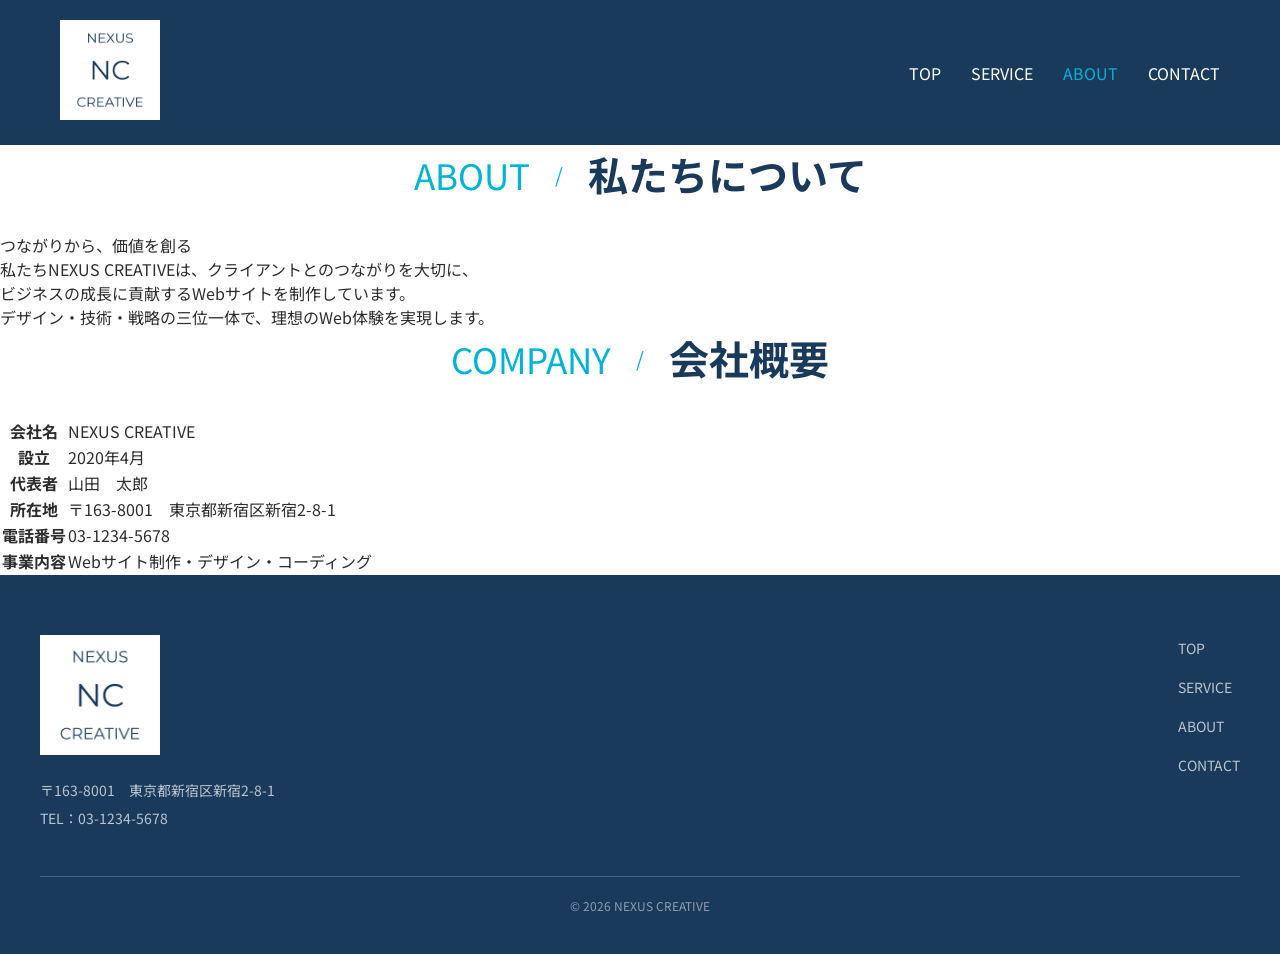
==== about.html @ 9934687d "aboutページの私たちについて・会社概要HTML追加" ====
<!DOCTYPE html>
<html lang="ja">
  <head>
    <meta charset="utf-8" />
    <meta name="viewport" content="width=device-width, initial-scale=1.0" />
    <title>ABOUT | NEXUS CREATIVE</title>
    <link rel="preconnect" href="https://fonts.googleapis.com" />
    <link rel="preconnect" href="https://fonts.gstatic.com" crossorigin />
    <link
      href="https://fonts.googleapis.com/css2?family=Noto+Sans+JP:wght@100..900&family=Noto+Serif+JP:wght@200..900&display=swap"
      rel="stylesheet"
    />
    <link rel="stylesheet" href="css/style.css" />
    <link rel="stylesheet" href="css/about.css" />
  </head>

  <body>
    <header>
      <div class="header__logo">
        <a href="#"><img src="images/logo.png" alt="ロゴ画像" /></a>
      </div>
      <div class="header__nav">
        <ul class="nav__links">
          <li><a href="index.html">TOP</a></li>
          <li><a href="service.html">SERVICE</a></li>
          <li><a href="about.html" class="nav__active">ABOUT</a></li>
          <li><a href="contact.html">CONTACT</a></li>
        </ul>
      </div>
      <button class="hamburger">
        <span></span>
        <span></span>
        <span></span>
      </button>
    </header>
    <main>
      <section class="about__hero">
        <div class="section__header animate">
          <p class="section__en">ABOUT</p>
          <p class="section__slash">/</p>
          <h1 class="section__ja">私たちについて</h1>
        </div>
        <p class="about__hero-lead animate">つながりから、価値を創る</p>
        <p class="about__hero-text animate">
          私たちNEXUS CREATIVEは、クライアントとのつながりを大切に、<br />
          ビジネスの成長に貢献するWebサイトを制作しています。<br />
          デザイン・技術・戦略の三位一体で、理想のWeb体験を実現します。
        </p>
      </section>
      <section class="company">
        <div class="section__header animate">
          <p class="section__en">COMPANY</p>
          <p class="section__slash">/</p>
          <h2 class="section__ja">会社概要</h2>
        </div>
        <table class="company__table animate">
          <tr>
            <th>会社名</th>
            <td>NEXUS CREATIVE</td>
          </tr>
          <tr>
            <th>設立</th>
            <td>2020年4月</td>
          </tr>
          <tr>
            <th>代表者</th>
            <td>山田　太郎</td>
          </tr>
          <tr>
            <th>所在地</th>
            <td>〒163-8001　東京都新宿区新宿2-8-1</td>
          </tr>
          <tr>
            <th>電話番号</th>
            <td>03-1234-5678</td>
          </tr>
          <tr>
            <th>事業内容</th>
            <td>Webサイト制作・デザイン・コーディング</td>
          </tr>
        </table>
      </section>
    </main>
    <footer>
      <div class="footer__content">
        <div class="footer__info">
          <div class="footer__logo">
            <a href="#"><img src="images/logo.png" alt="ロゴ画像" /></a>
          </div>
          <p class="footer__address">〒163-8001　東京都新宿区新宿2-8-1</p>
          <p class="footer__tel">TEL：03-1234-5678</p>
        </div>
        <div class="footer__nav">
          <ul class="nav__links">
            <li><a href="index.html">TOP</a></li>
            <li><a href="service.html">SERVICE</a></li>
            <li><a href="about.html">ABOUT</a></li>
            <li><a href="contact.html">CONTACT</a></li>
          </ul>
        </div>
      </div>
      <p class="footer__copyright">&copy; 2026 NEXUS CREATIVE</p>
    </footer>
    <script src="js/main.js"></script>
  </body>
</html>
---- css/style.css ----
* {
  margin: 0;
  padding: 0;
  box-sizing: border-box;
}

:root {
  --main-color: #1a3a5c;
  --accent-color: #00b4d8;
  --text-color: #2d2d2d;
  --bg-color: #ffffff;
  --sb-bg: #f8f9fa;
}

body {
  background-color: var(--bg-color);
  font-family: Noto Sans JP, serif;
  color: var(--text-color);
}

header {
  background-color: var(--main-color);
  display: flex;
  justify-content: space-between;
  align-items: center;
  padding: 20px 60px;
  position: sticky;
  top: 0;
  z-index: 100;
}

.header__logo img {
  width: 100px;
}

.header__nav ul {
  list-style: none;
  display: flex;
  gap: 30px;
}

.nav__links a {
  text-decoration: none;
  color: #ffffff;
}

.nav__active {
  color: var(--accent-color) !important;
}

.hamburger {
  display: none;
  flex-direction: column;
  gap: 6px;
  background: none;
  cursor: pointer;
  padding: 5px;
  z-index: 100;
}

.hamburger span {
  display: block;
  width: 25px;
  height: 2px;
  background-color: var(--bg-color);
}

.hero {
  position: relative;
  height: 100vh;
  overflow: hidden;
}

.hero__swiper {
  width: 100%;
  height: 100%;
}

.swiper-slide {
  width: 100%;
  height: 100%;
}

.swiper-slide img {
  width: 100%;
  height: 100%;
  object-fit: cover;
  object-position: center;
}

.swiper-button-prev,
.swiper-button-next {
  color: #ffffff !important;
  z-index: 10;
  width: 44px !important;
  height: 44px !important;
}

.swiper-button-prev::after,
.swiper-button-next::after {
  font-size: 24px !important;
  color: #ffffff;
}

.hero__content {
  position: absolute;
  bottom: 60px;
  left: 60px;
  z-index: 10;
  color: #ffffff;
}

.hero__catchphrase {
  font-size: 40px;
  text-shadow: 1px 1px 3px rgba(0, 0, 0, 0.5);
  margin-bottom: 20px;
}

.hero__btn {
  display: inline-block;
  background-color: var(--accent-color);
  color: #ffffff;
  text-decoration: none;
  padding: 15px 40px;
  border-radius: 30px;
  font-size: 18px;
}

.service {
  background-color: var(--sb-bg);
  padding: 80px 40px;
  text-align: center;
}

.section__header {
  display: flex;
  justify-content: center;
  gap: 15px;
  align-items: center;
  margin-bottom: 30px;
}

.section__slash {
  font-size: 20px;
  color: var(--accent-color);
  margin: 0 10px;
}

.section__en {
  font-size: 35px;
  color: var(--accent-color);
}

.section__ja {
  font-size: 40px;
  color: var(--main-color);
}

.service__list {
  display: flex;
  gap: 20px;
  justify-content: center;
}

.service__item {
  text-align: left;
  display: flex;
  flex-direction: column;
  border: 1px solid #2d2d2d;
  border-radius: 10px;
  padding: 25px;
  width: 33%;
  margin: 0 auto 20px;
  box-shadow: 0 2px 10px rgba(0, 0, 0, 0.1);
}

.service__title {
  text-align: center;
  font-size: 25px;
  margin-top: 10px;
}

.service__text {
  text-align: center;
  font-size: 18px;
  margin-top: 10px;
}

.service__item:hover {
  transform: translateY(-5px);
  transition: transform 0.3s ease;
}

.service__img-wrap {
  width: 100%;
  height: 200px;
  overflow: hidden;
  border-radius: 6px;
}

.service__img-wrap img {
  width: 100%;
  height: 100%;
  object-fit: cover;
}

.achievements {
  background-color: var(--bg-color);
  padding: 80px 40px;
  text-align: center;
}

.tab__buttons {
  display: flex;
  justify-content: center;
  gap: 10px;
}

.tab__btn {
  padding: 10px 30px;
  border: 2px solid var(--main-color);
  background-color: transparent;
  color: var(--main-color);
  cursor: pointer;
  border-radius: 30px;
}

.tab__btn.active {
  background-color: var(--main-color);
  color: #ffffff;
}

.tab__content {
  display: none;
}

.tab__content.active {
  display: block;
}

.achievements__list {
  display: flex;
  flex-wrap: wrap;
  gap: 30px;
  justify-content: center;
  margin-top: 40px;
}

.achievements__item {
  width: calc(33% - 20px);
  background-color: #ffffff;
  border-radius: 10px;
  box-shadow: 0 2px 10px rgba(0, 0, 0, 0.1);
  overflow: hidden;
}

.achievements__item img {
  width: 100%;
  height: 200px;
  object-fit: cover;
}

.achievements__item h3 {
  font-size: 18px;
  padding: 15px 20px 10px;
  color: var(--main-color);
}

.achievements__item p {
  font-size: 14px;
  padding: 0 20px 20px;
  line-height: 1.8;
}

.faq__item {
  text-align: left;
  display: flex;
  flex-direction: column;
  border: 1px solid var(--main-color);
  border-radius: 10px;
  padding: 30px;
  max-width: 800px;
  margin: 0 auto 20px;
}

.faq__question {
  font-size: 20px;
  color: var(--main-color);
  cursor: pointer;
}

.faq__answer {
  font-size: 15px;
  color: var(--accent-color);
  margin-top: 15px;
  line-height: 1.8;
  display: none;
}

.faq__answer.active {
  display: block;
}

.contact {
  background-color: var(--sb-bg);
  padding: 80px 40px;
  text-align: center;
}

.contact__text {
  font-size: 20px;
  margin-bottom: 20px;
}

.contact__form {
  max-width: 600px;
  margin: 0 auto;
  text-align: left;
}

.contact__label {
  display: block;
  font-size: 16px;
  margin-bottom: 8px;
  color: #1a3a5c;
}

.contact input,
.contact textarea {
  width: 100%;
  padding: 12px;
  margin-bottom: 24px;
  border: 1px solid var(--main-color);
  border-radius: 4px;
  background-color: #ffffff;
  font-family: "Noto Sans JP", serif;
  font-size: 16px;
}

.contact textarea {
  height: 150px;
  resize: vertical;
}

.contact button {
  display: block;
  width: 100%;
  padding: 15px;
  background-color: var(--main-color);
  color: #f8f9fa;
  border: none;
  border-radius: 30px;
  font-size: 18px;
  font-family: "Noto Sans JP", serif;
  cursor: pointer;
}

.error__message {
  color: #e74c3c;
  font-size: 14px;
  margin-top: 5px;
  display: none;
}

.required {
  font-size: 12px;
  margin-left: 8px;
  background-color: #e74c3c;
  color: #ffffff;
  padding: 2px 6px;
  border-radius: 3px;
}

footer {
  padding: 60px 40px 20px;
  background-color: var(--main-color);
  color: #ffffff;
}

.footer__content {
  display: flex;
  justify-content: space-between;
  align-items: flex-start;
  margin-bottom: 40px;
}

.footer__logo img {
  width: 120px;
  margin-bottom: 20px;
}

.footer__address,
.footer__tel {
  font-size: 14px;
  color: rgba(255, 255, 255, 0.7);
  margin-bottom: 8px;
}

.footer__nav ul {
  list-style: none;
  display: flex;
  flex-direction: column;
  gap: 15px;
}

.footer__nav a {
  text-decoration: none;
  color: rgba(255, 255, 255, 0.7);
  font-size: 14px;
}

.footer__nav a:hover {
  color: #ffffff;
}

.footer__copyright {
  text-align: center;
  font-size: 12px;
  color: rgba(255, 255, 255, 0.5);
  border-top: 1px solid rgba(255, 255, 255, 0.2);
  padding: 20px;
}

.animate {
  opacity: 0;
  transform: translateY(30px);
  transition: opacity 0.6s ease, transform 0.6s ease;
}

.animate.visible {
  opacity: 1;
  transform: translateY(0);
}
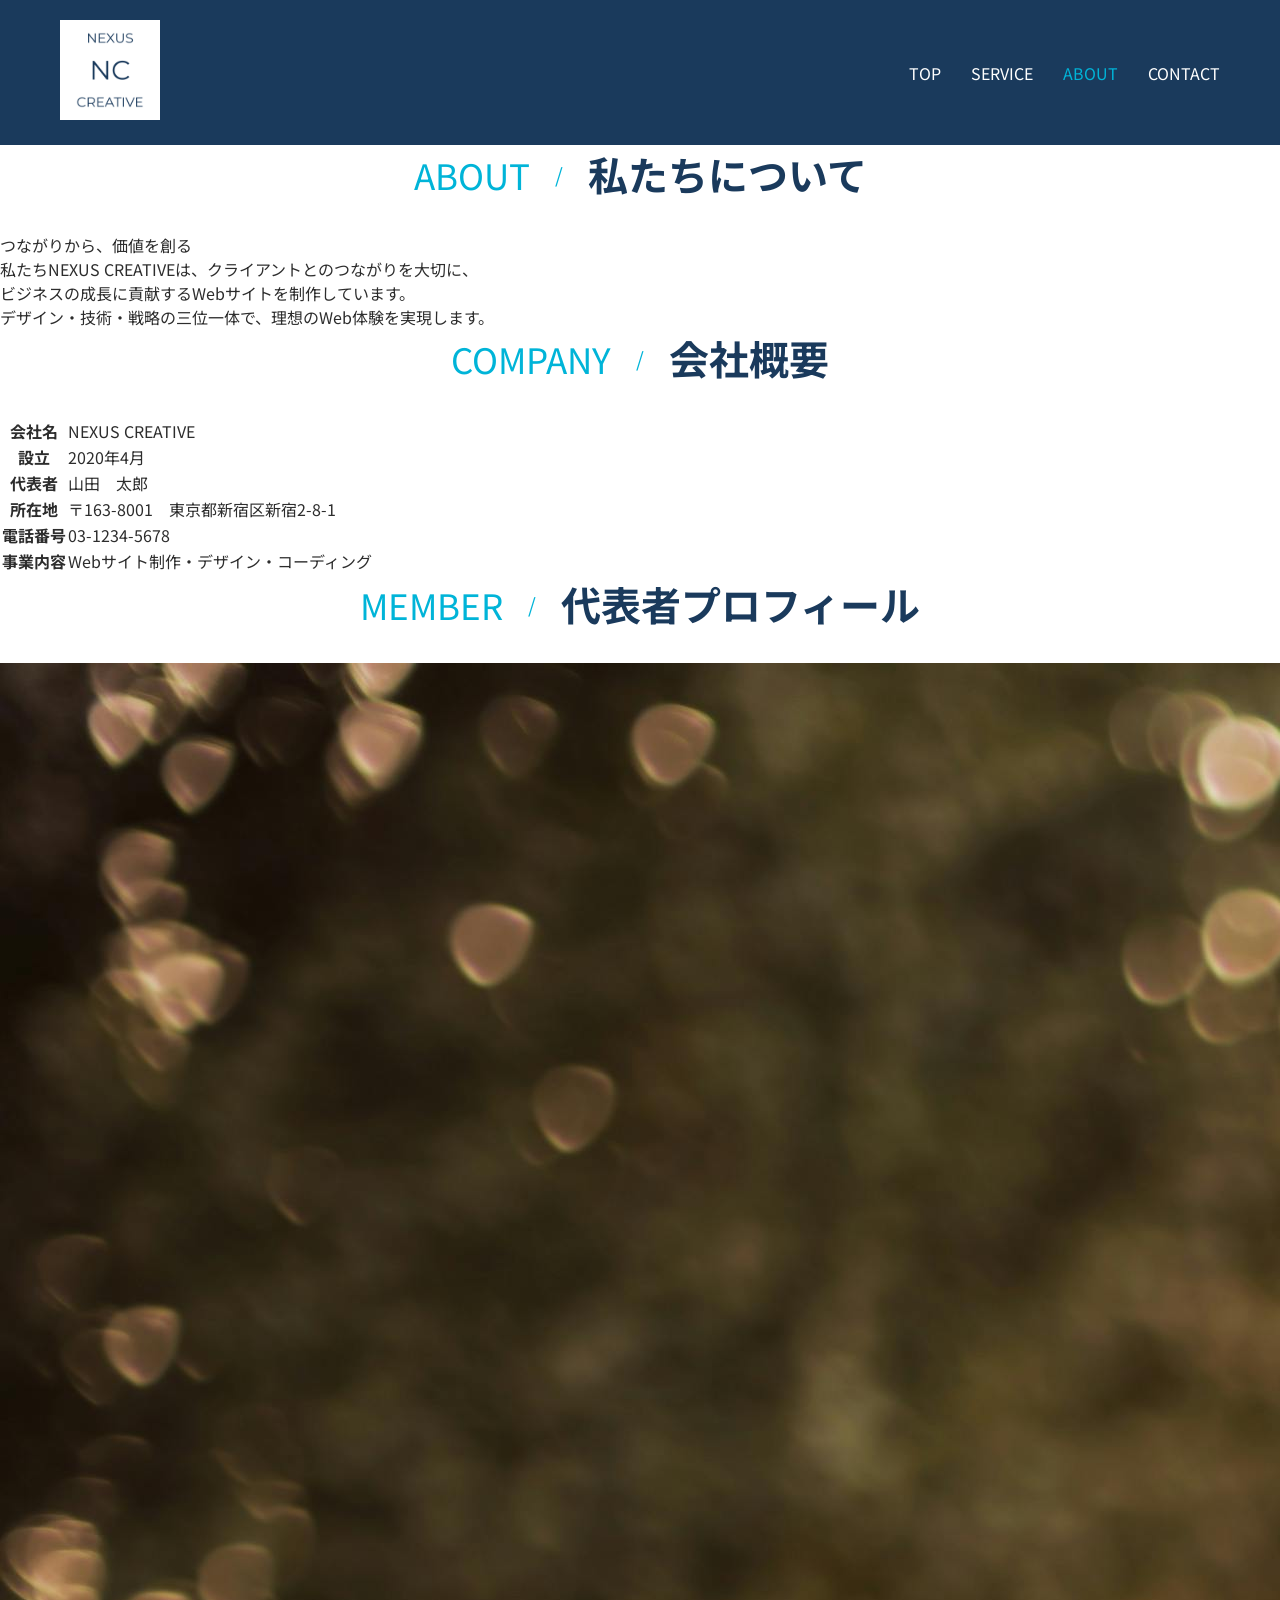
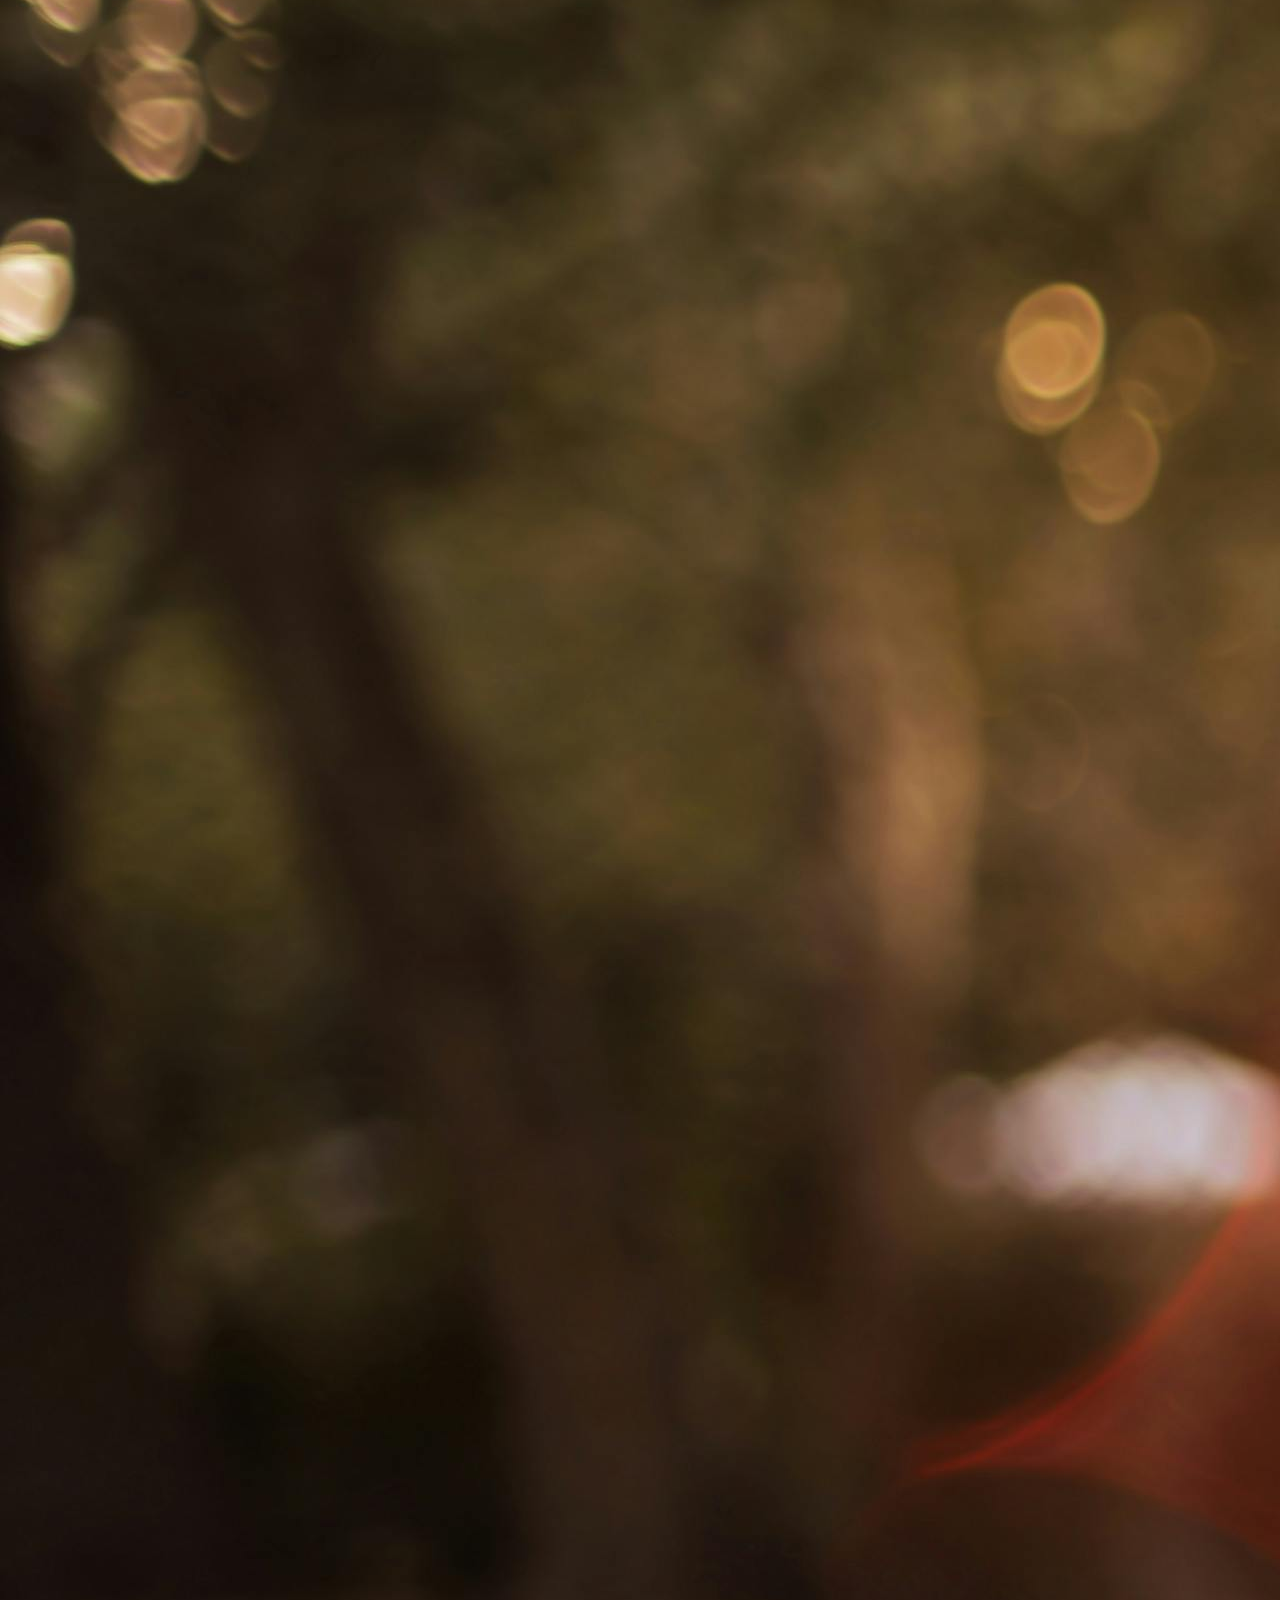
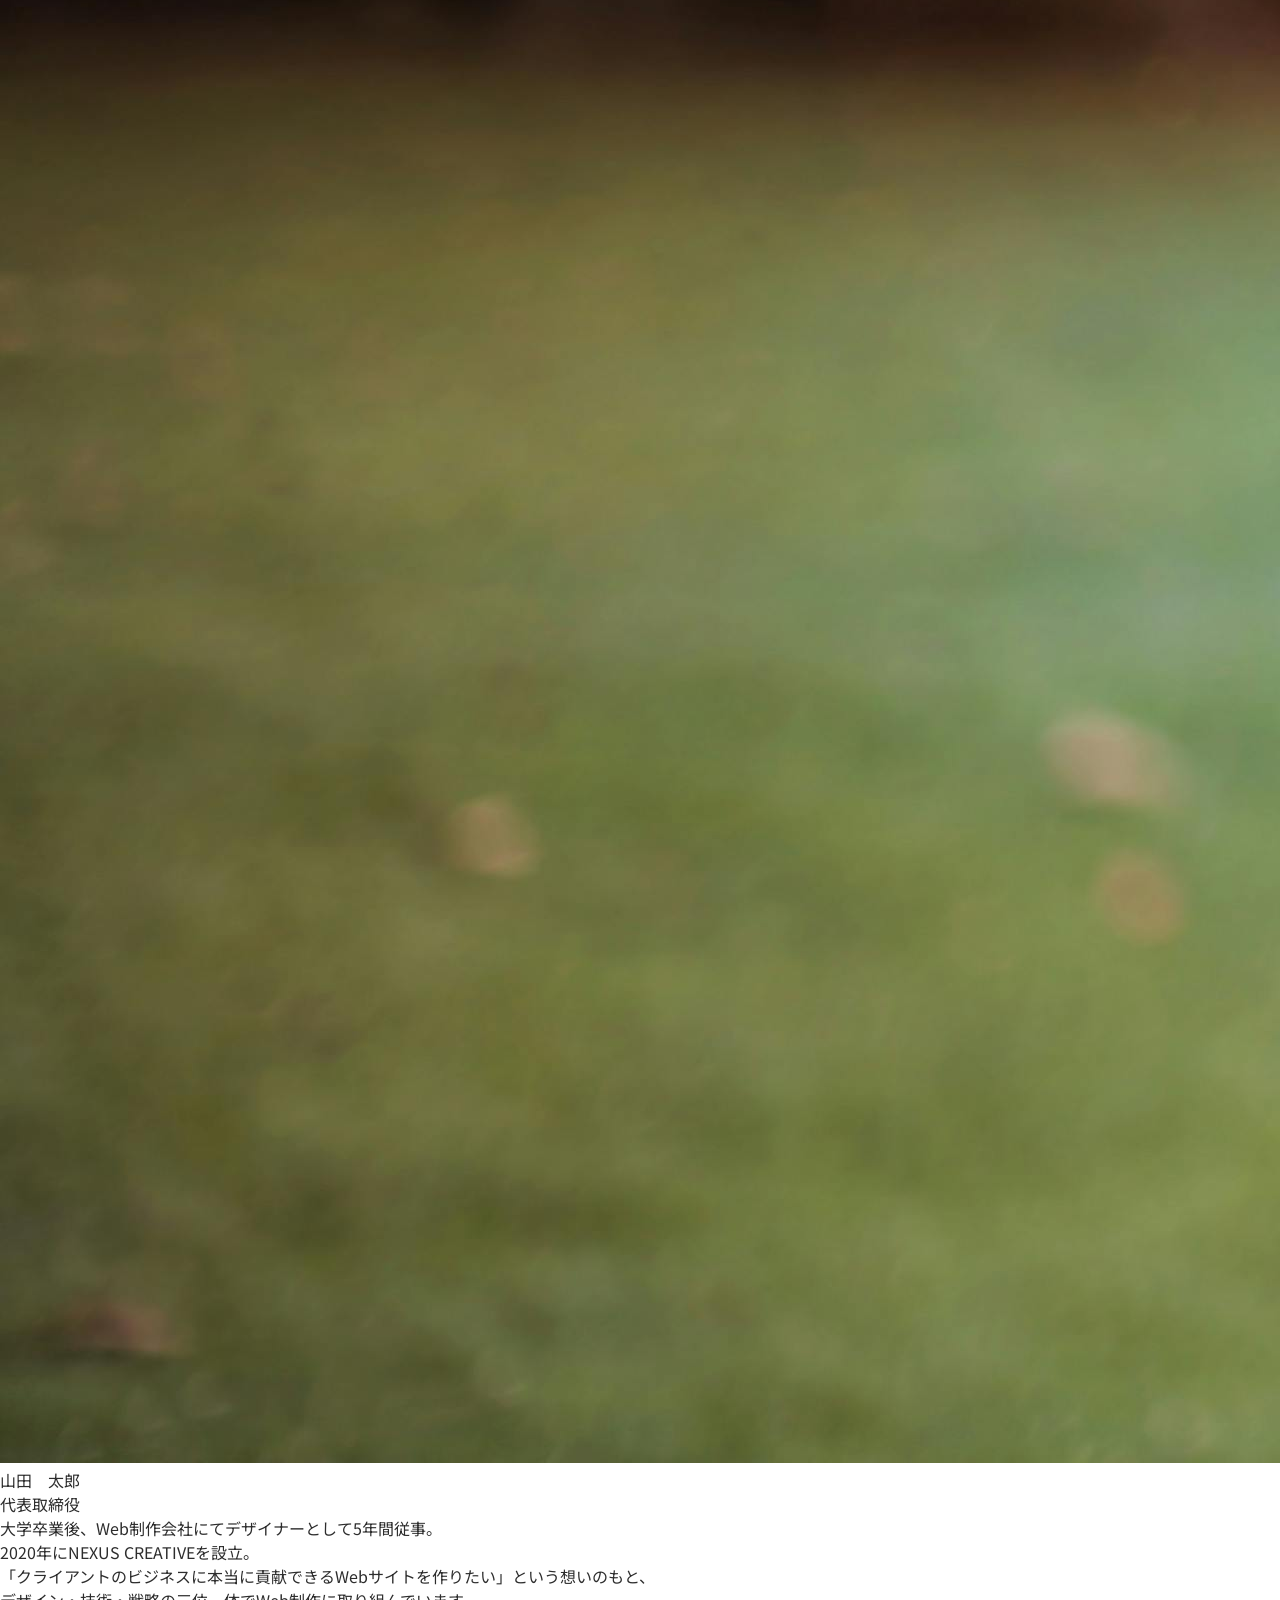
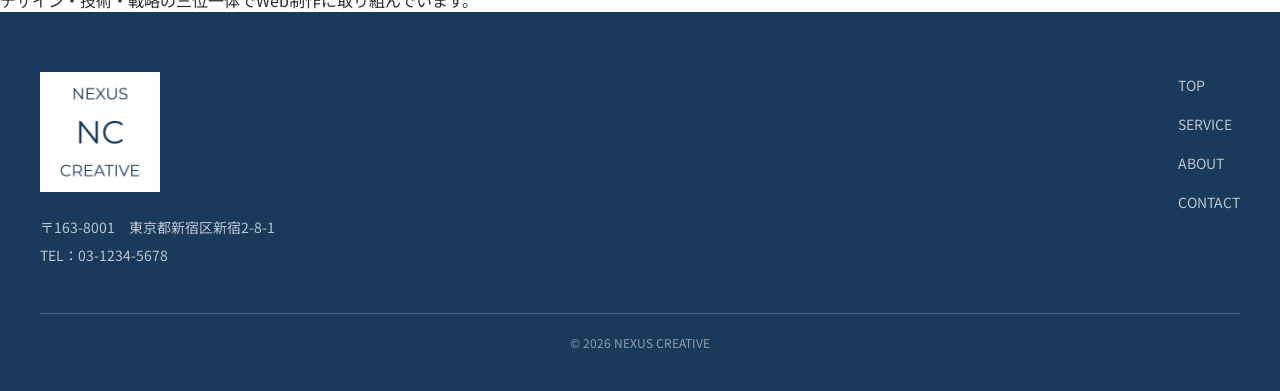
==== commit 978496cb: "aboutページの代表者プロフィールHTML追加" ====
--- a/about.html
+++ b/about.html
@@ -80,6 +80,28 @@
           </tr>
         </table>
       </section>
+      <section class="member">
+        <div class="section__header animate">
+          <p class="section__en">MEMBER</p>
+          <p class="section__slash">/</p>
+          <h2 class="section__ja">代表者プロフィール</h2>
+        </div>
+        <div class="member__content animate">
+          <div class="member__img-wrap">
+            <img src="images/member.jpg" alt="代表者写真" />
+          </div>
+          <div class="member__info">
+            <p class="member__name">山田　太郎</p>
+            <p class="member__role">代表取締役</p>
+            <p class="member__text">
+              大学卒業後、Web制作会社にてデザイナーとして5年間従事。<br />
+              2020年にNEXUS CREATIVEを設立。<br />
+              「クライアントのビジネスに本当に貢献できるWebサイトを作りたい」という想いのもと、<br />
+              デザイン・技術・戦略の三位一体でWeb制作に取り組んでいます。
+            </p>
+          </div>
+        </div>
+      </section>
     </main>
     <footer>
       <div class="footer__content">
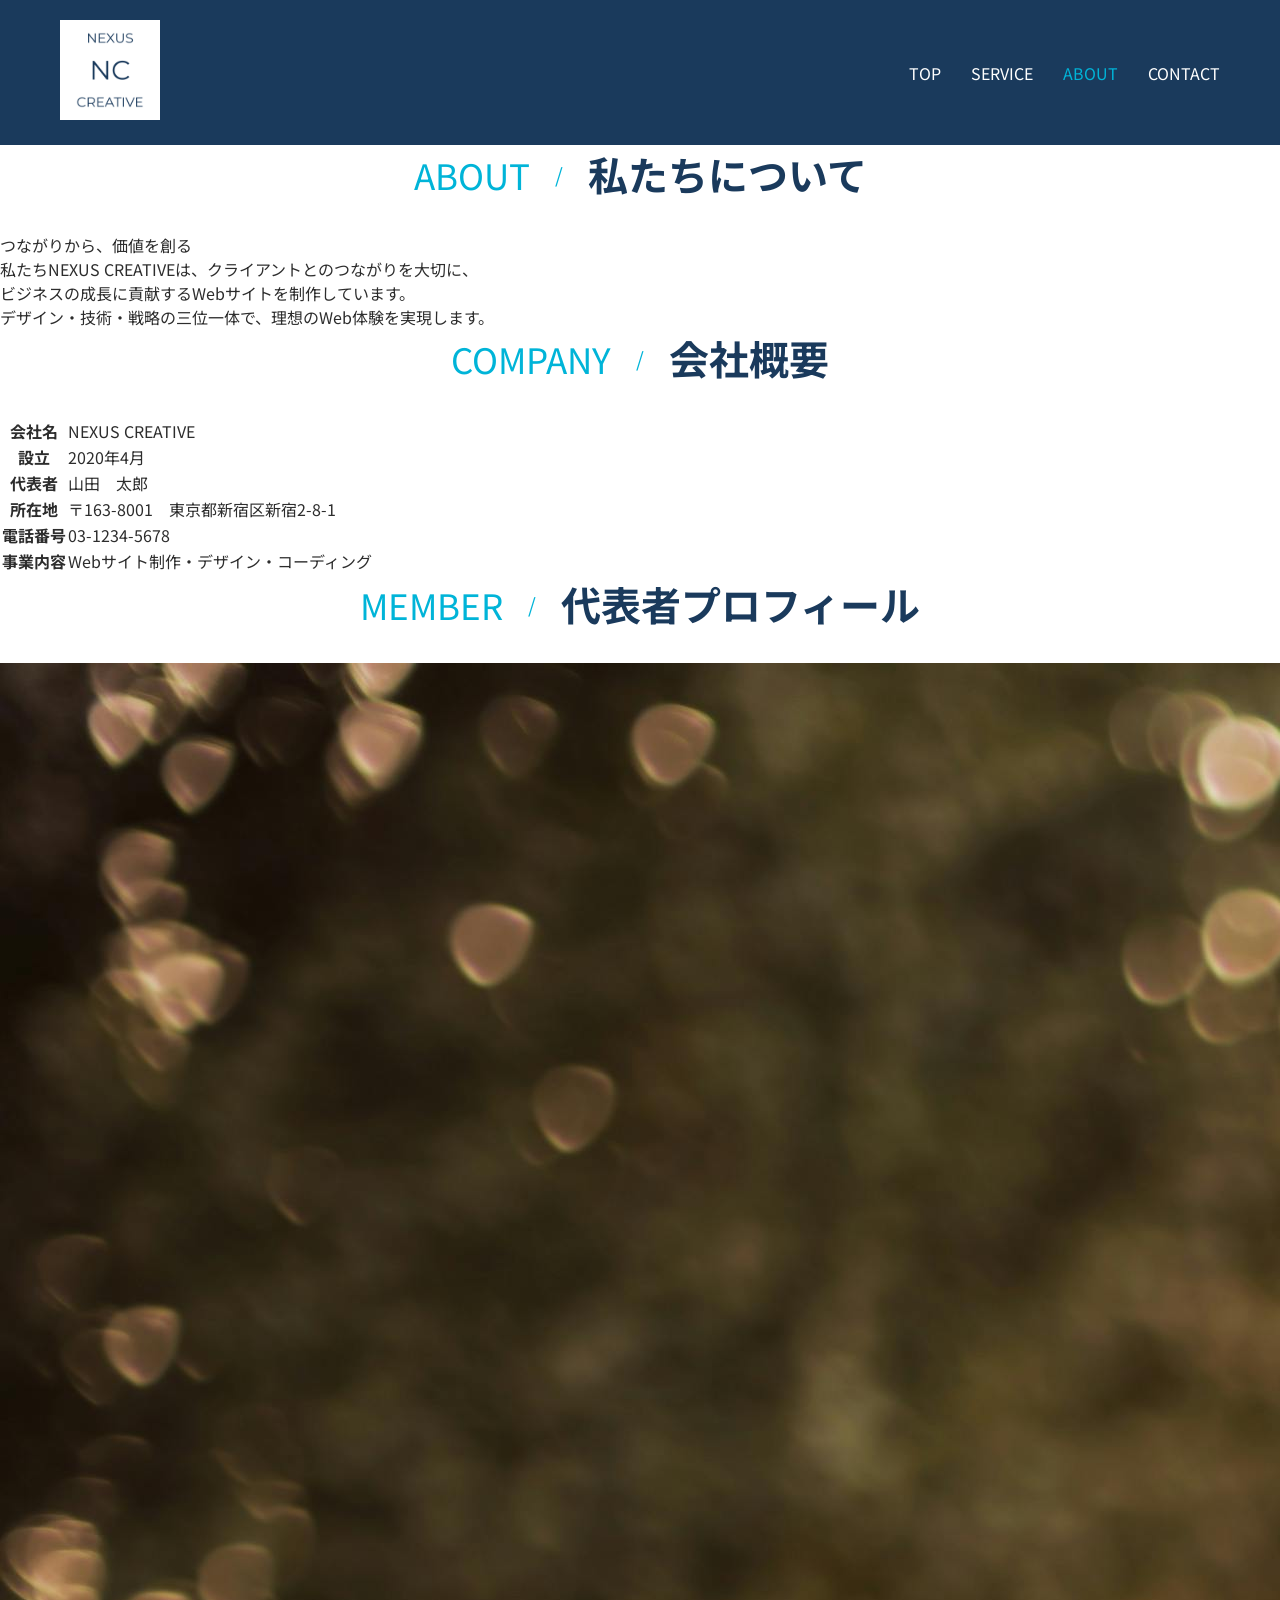
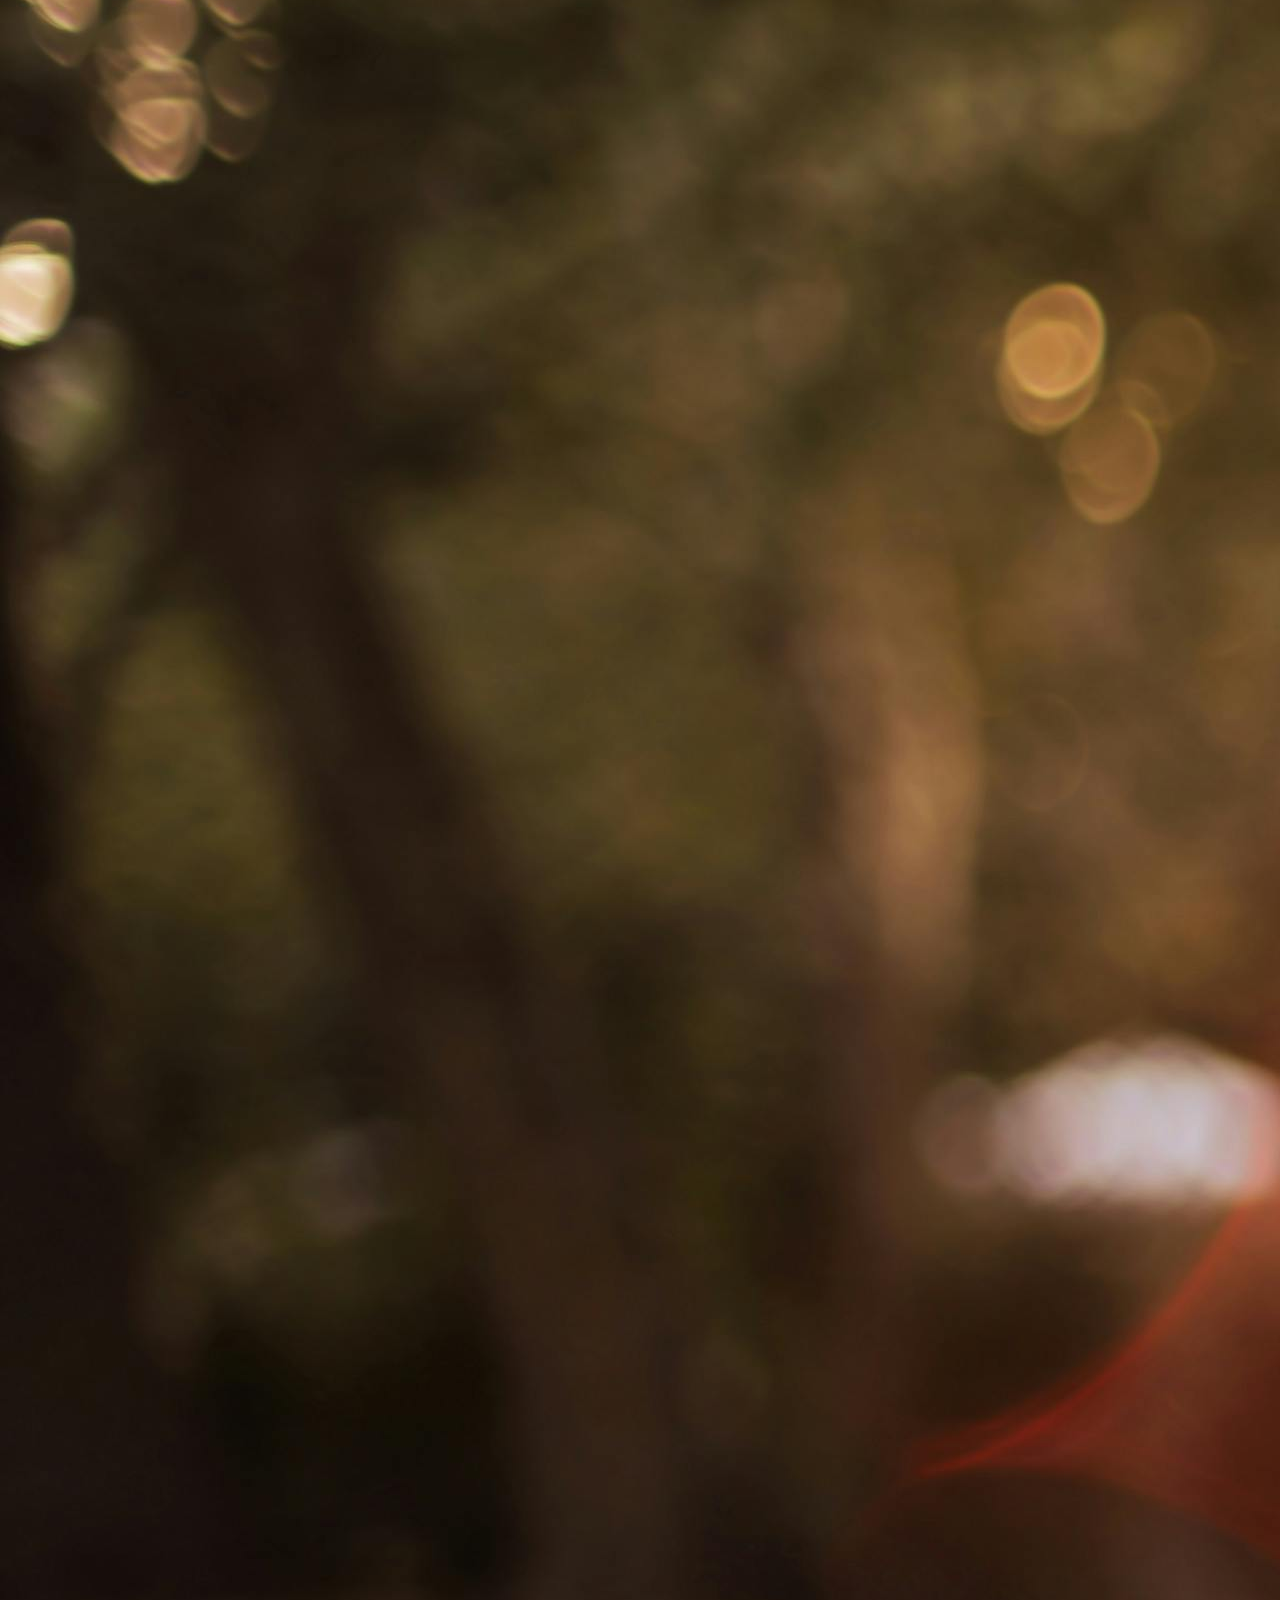
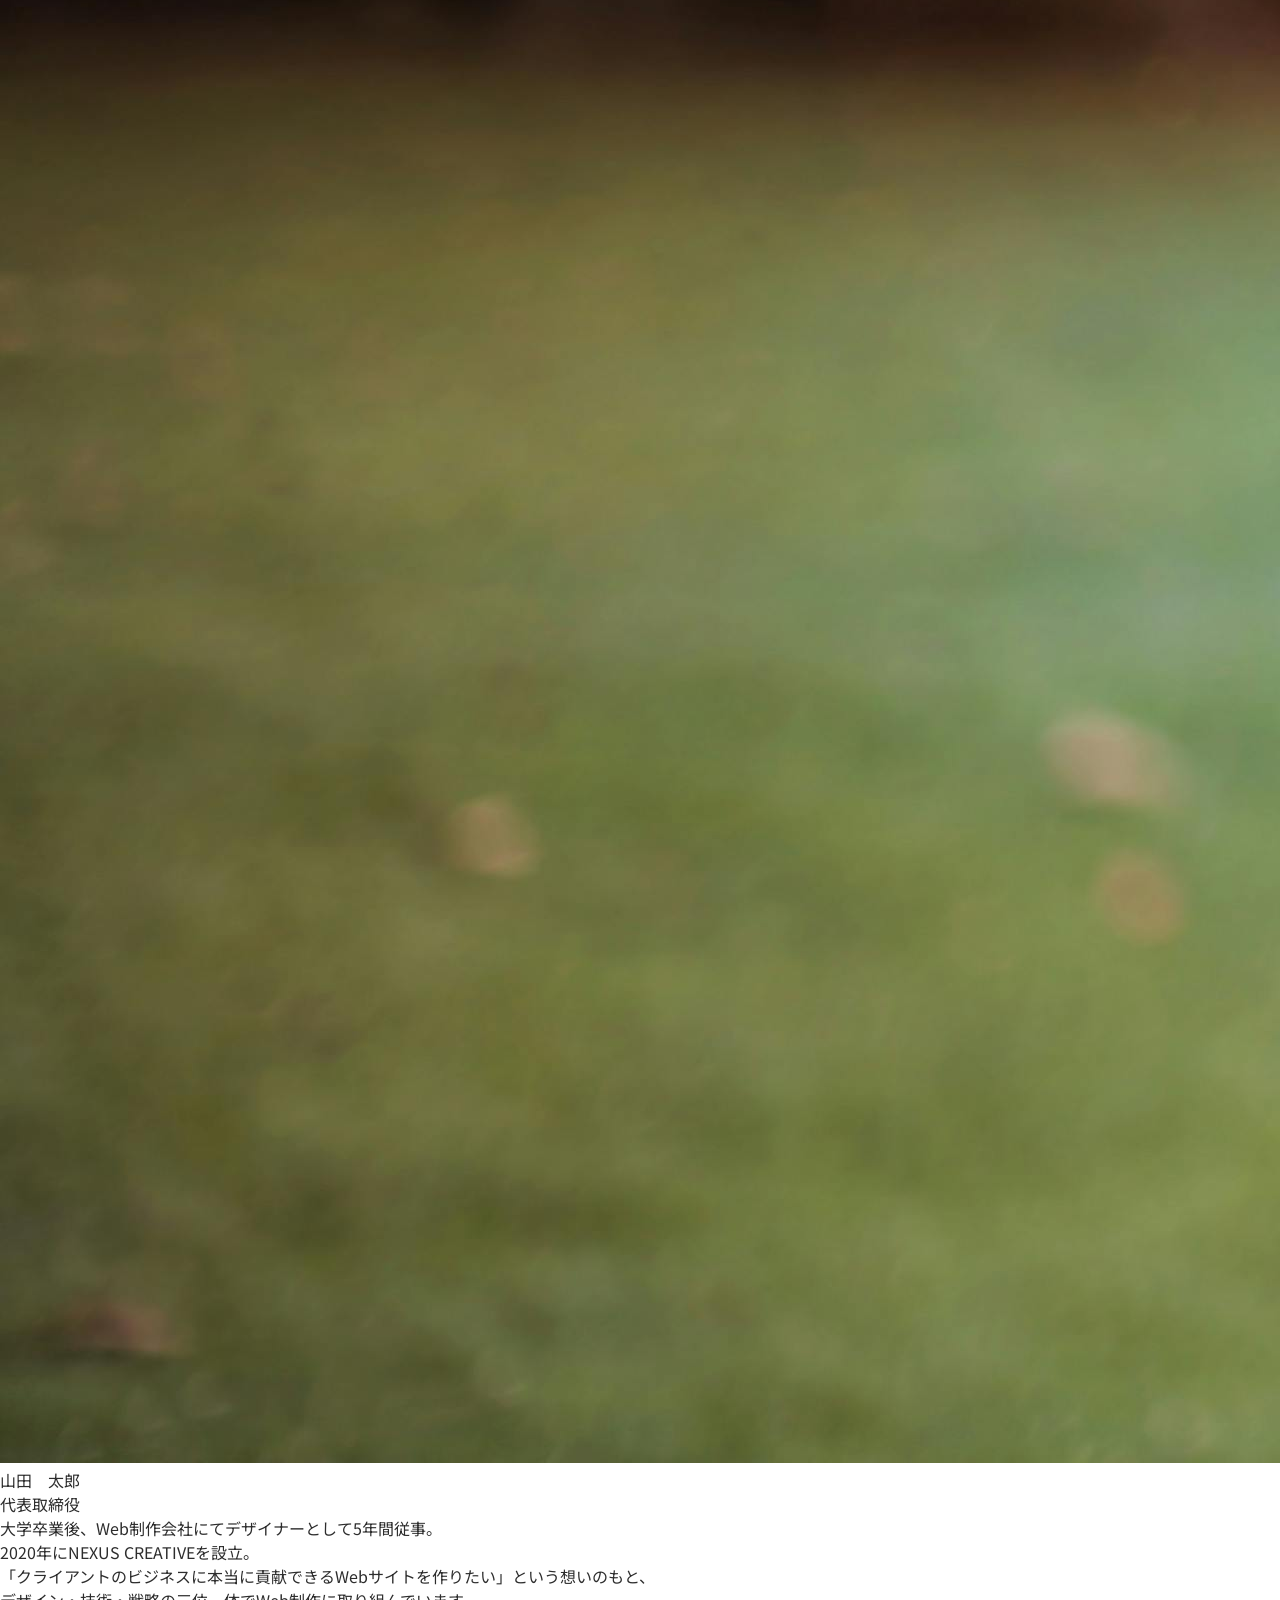
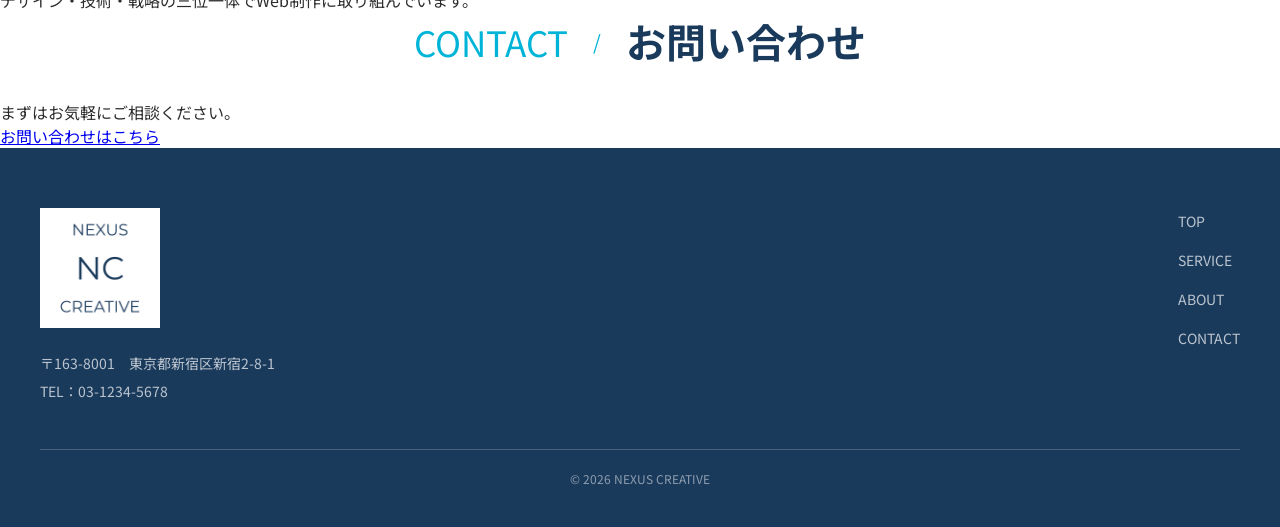
==== commit bf87ae6c: "aboutページのお問い合わせHTML追加" ====
--- a/about.html
+++ b/about.html
@@ -102,6 +102,15 @@
           </div>
         </div>
       </section>
+      <section class="cta">
+        <div class="section__header animate">
+          <p class="section__en">CONTACT</p>
+          <p class="section__slash">/</p>
+          <h2 class="section__ja">お問い合わせ</h2>
+        </div>
+        <p class="cta__text animate">まずはお気軽にご相談ください。</p>
+        <a href="contact.html" class="cta__btn animate">お問い合わせはこちら</a>
+      </section>
     </main>
     <footer>
       <div class="footer__content">
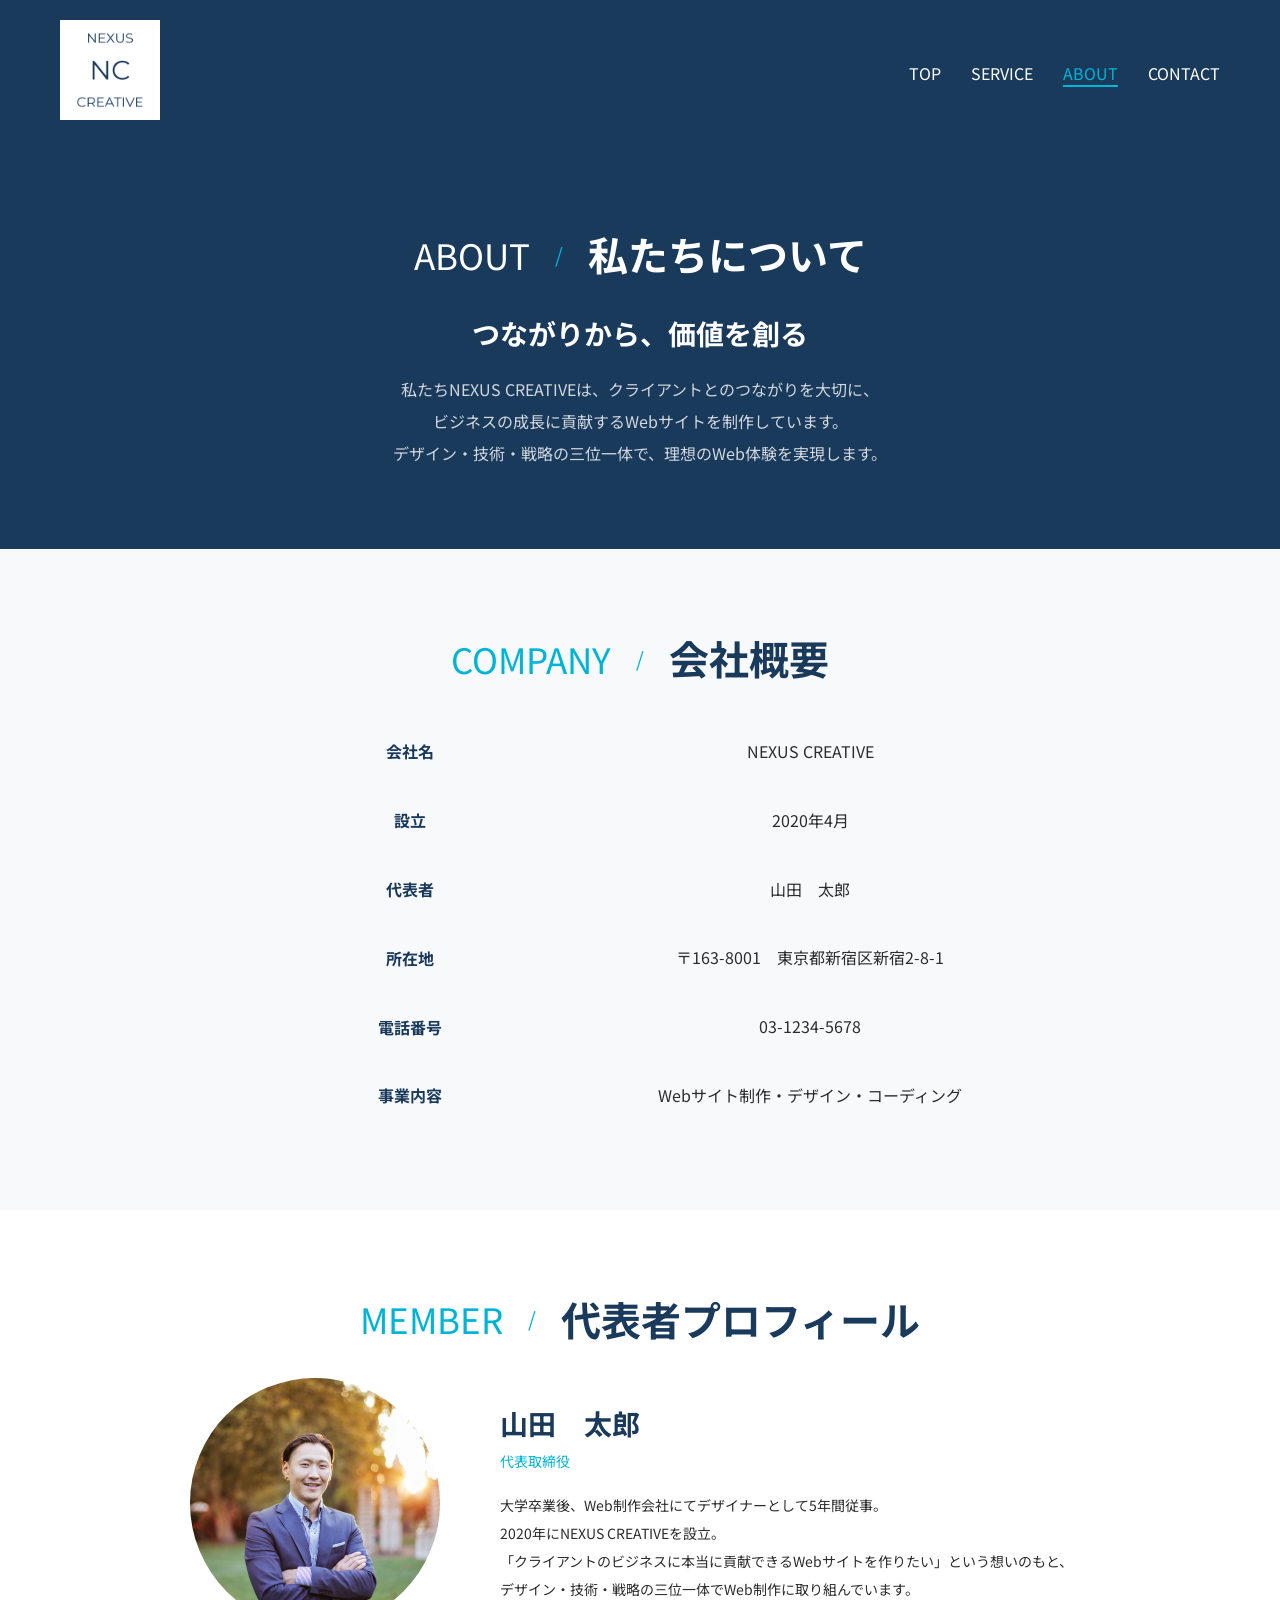
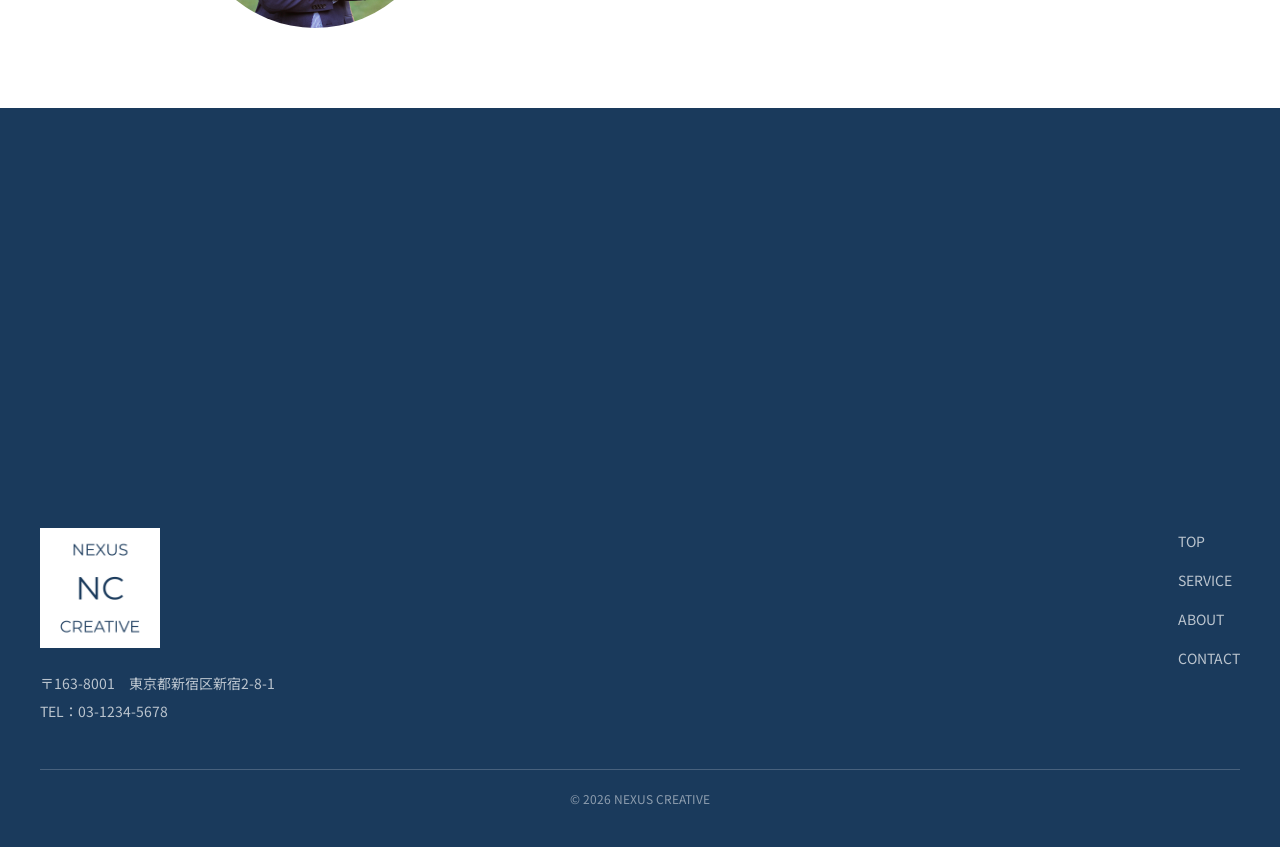
==== commit 9f876c50: "about.cssのレス ポ ンシブ対応追加" ====
--- a/about.html
+++ b/about.html
@@ -42,9 +42,15 @@
         </div>
         <p class="about__hero-lead animate">つながりから、価値を創る</p>
         <p class="about__hero-text animate">
-          私たちNEXUS CREATIVEは、クライアントとのつながりを大切に、<br />
-          ビジネスの成長に貢献するWebサイトを制作しています。<br />
-          デザイン・技術・戦略の三位一体で、理想のWeb体験を実現します。
+          私たちNEXUS CREATIVEは、<br
+            class="br"
+          />クライアントとのつながりを大切に、<br />
+          ビジネスの成長に貢献するWebサイトを<br
+            class="br"
+          />制作しています。<br />
+          デザイン・技術・戦略の三位一体で、<br
+            class="br"
+          />理想のWeb体験を実現します。
         </p>
       </section>
       <section class="company">
@@ -96,8 +102,12 @@
             <p class="member__text">
               大学卒業後、Web制作会社にてデザイナーとして5年間従事。<br />
               2020年にNEXUS CREATIVEを設立。<br />
-              「クライアントのビジネスに本当に貢献できるWebサイトを作りたい」という想いのもと、<br />
-              デザイン・技術・戦略の三位一体でWeb制作に取り組んでいます。
+              「クライアントのビジネスに本当に貢献できる<br
+                class="br"
+              />Webサイトを作りたい」という想いのもと、<br />
+              デザイン・技術・戦略の三位一体でWeb制作に<br
+                class="br"
+              />取り組んでいます。
             </p>
           </div>
         </div>
--- a/css/style.css
+++ b/css/style.css
@@ -46,6 +46,7 @@
 
 .nav__active {
   color: var(--accent-color) !important;
+  border-bottom: 2px solid var(--accent-color);
 }
 
 .hamburger {
@@ -431,3 +432,131 @@
   opacity: 1;
   transform: translateY(0);
 }
+
+.cta {
+  background-color: var(--main-color);
+  padding: 80px 40px;
+  text-align: center;
+}
+
+.cta .section__en,
+.cta .section__ja {
+  color: #ffffff;
+}
+
+.cta__text {
+  font-size: 18px;
+  color: rgba(255, 255, 255, 0.8);
+  margin-bottom: 30px;
+}
+
+.cta__btn {
+  display: inline-block;
+  background-color: var(--accent-color);
+  color: #ffffff;
+  text-decoration: none;
+  padding: 15px 60px;
+  border-radius: 30px;
+  font-size: 18px;
+}
+
+.cta__btn:hover {
+  opacity: 0.8;
+  transition: opaity 0.3s ease;
+}
+
+@media (max-width: 768px) {
+  header {
+    padding: 15px 20px;
+  }
+
+  .header__nav {
+    display: none;
+    position: fixed;
+    top: 0;
+    left: 0;
+    width: 100%;
+    height: 100vh;
+    background-color: var(--main-color);
+    flex-direction: column;
+    justify-content: center;
+    align-items: center;
+    z-index: 99;
+  }
+
+  .header__nav.active {
+    display: flex;
+  }
+
+  .header__nav ul {
+    flex-direction: column;
+    gap: 40px;
+    text-align: center;
+  }
+
+  .header__nav a {
+    font-size: 20px;
+  }
+
+  .hamburger {
+    display: flex;
+  }
+
+  .hero__catchphrase {
+    font-size: 24px;
+  }
+
+  .hero__content {
+    bottom: 40px;
+    left: 20px;
+  }
+
+  .section__en {
+    font-size: 17px;
+  }
+
+  .section__ja {
+    font-size: 22px;
+  }
+
+  .service {
+    padding: 60px 20px;
+  }
+
+  .service__list {
+    flex-direction: column;
+  }
+
+  .service__item {
+    width: 100%;
+  }
+
+  .achievements {
+    padding: 60px 20px;
+  }
+
+  .achievements__item {
+    width: 100%;
+  }
+
+  .tab__btn {
+    font-size: 12px;
+  }
+
+  .faq {
+    padding: 60px 20px;
+  }
+
+  .faq__question {
+    font-size: 17px;
+  }
+
+  .contact {
+    padding: 60px 20px;
+  }
+
+  .footer__content {
+    flex-direction: column;
+    gap: 30px;
+  }
+}
--- a/css/about.css
+++ b/css/about.css
@@ -0,0 +1,162 @@
+:root {
+  --main-color: #1a3a5c;
+  --accent-color: #00b4d8;
+  --text-color: #2d2d2d;
+  --bg-color: #ffffff;
+  --sb-bg: #f8f9fa;
+}
+
+.about__hero {
+  background-color: var(--main-color);
+  padding: 80px 40px;
+  text-align: center;
+}
+
+.about__hero .section__en,
+.about__hero .section__ja {
+  color: #ffffff;
+}
+
+.about__hero-lead {
+  font-size: 28px;
+  font-weight: 700;
+  color: #ffffff;
+  margin-bottom: 20px;
+}
+
+.about__hero-text {
+  font-size: 16px;
+  color: rgba(255, 255, 255, 0.8);
+  line-height: 2;
+}
+
+.company {
+  background-color: var(--sb-bg);
+  padding: 80px 40px;
+  text-align: center;
+}
+
+.company__table {
+  max-width: 800px;
+  margin: 0 250px;
+  width: 100%;
+  border-collapse: collapse;
+}
+
+.company__table th {
+  width: 30%;
+  padding: 20px;
+  text-align: center;
+  color: var(--main-color);
+  font-weight: 700;
+  font-size: 16px;
+}
+
+.company__table td {
+  padding: 20px;
+  font-size: 16px;
+  line-height: 1.8;
+}
+
+.member {
+  background-color: var(--bg-color);
+  padding: 80px 40px;
+  text-align: center;
+}
+
+.member__content {
+  display: flex;
+  gap: 60px;
+  align-items: center;
+  max-width: 900px;
+  margin: 0 auto;
+}
+
+.member__img-wrap {
+  width: 250px;
+  height: 250px;
+  border-radius: 50%;
+  overflow: hidden;
+  flex-shrink: 0;
+}
+
+.member__img-wrap img {
+  width: 100%;
+  height: 100%;
+  object-fit: cover;
+}
+
+.member__info {
+  text-align: left;
+}
+
+.member__name {
+  font-size: 28px;
+  font-weight: 700;
+  color: var(--main-color);
+  margin-bottom: 8px;
+}
+
+.member__role {
+  font-size: 14px;
+  color: var(--accent-color);
+  margin-bottom: 20px;
+}
+
+.member__text {
+  font-size: 14px;
+  line-height: 2;
+}
+
+.br {
+  display: none;
+}
+
+@media (max-width: 768px) {
+  .about__hero {
+    padding: 60px 20px;
+  }
+
+  .about__hero-lead {
+    font-size: 22px;
+  }
+
+  .company {
+    padding: 60px 20px;
+  }
+
+  .company__table {
+    margin: 0 auto;
+  }
+
+  .company__table th,
+  .company__table td {
+    padding: 12px;
+    font-size: 12px;
+  }
+
+  .member {
+    padding: 60px 20px;
+  }
+
+  .member__content {
+    flex-direction: column;
+  }
+
+  .member__img-wrap {
+    width: 200px;
+    height: 200px;
+  }
+
+  .member__info {
+    text-align: center;
+  }
+
+  .member__text {
+    font-size: 13px;
+  }
+
+  .br {
+    display: block;
+  }
+}
